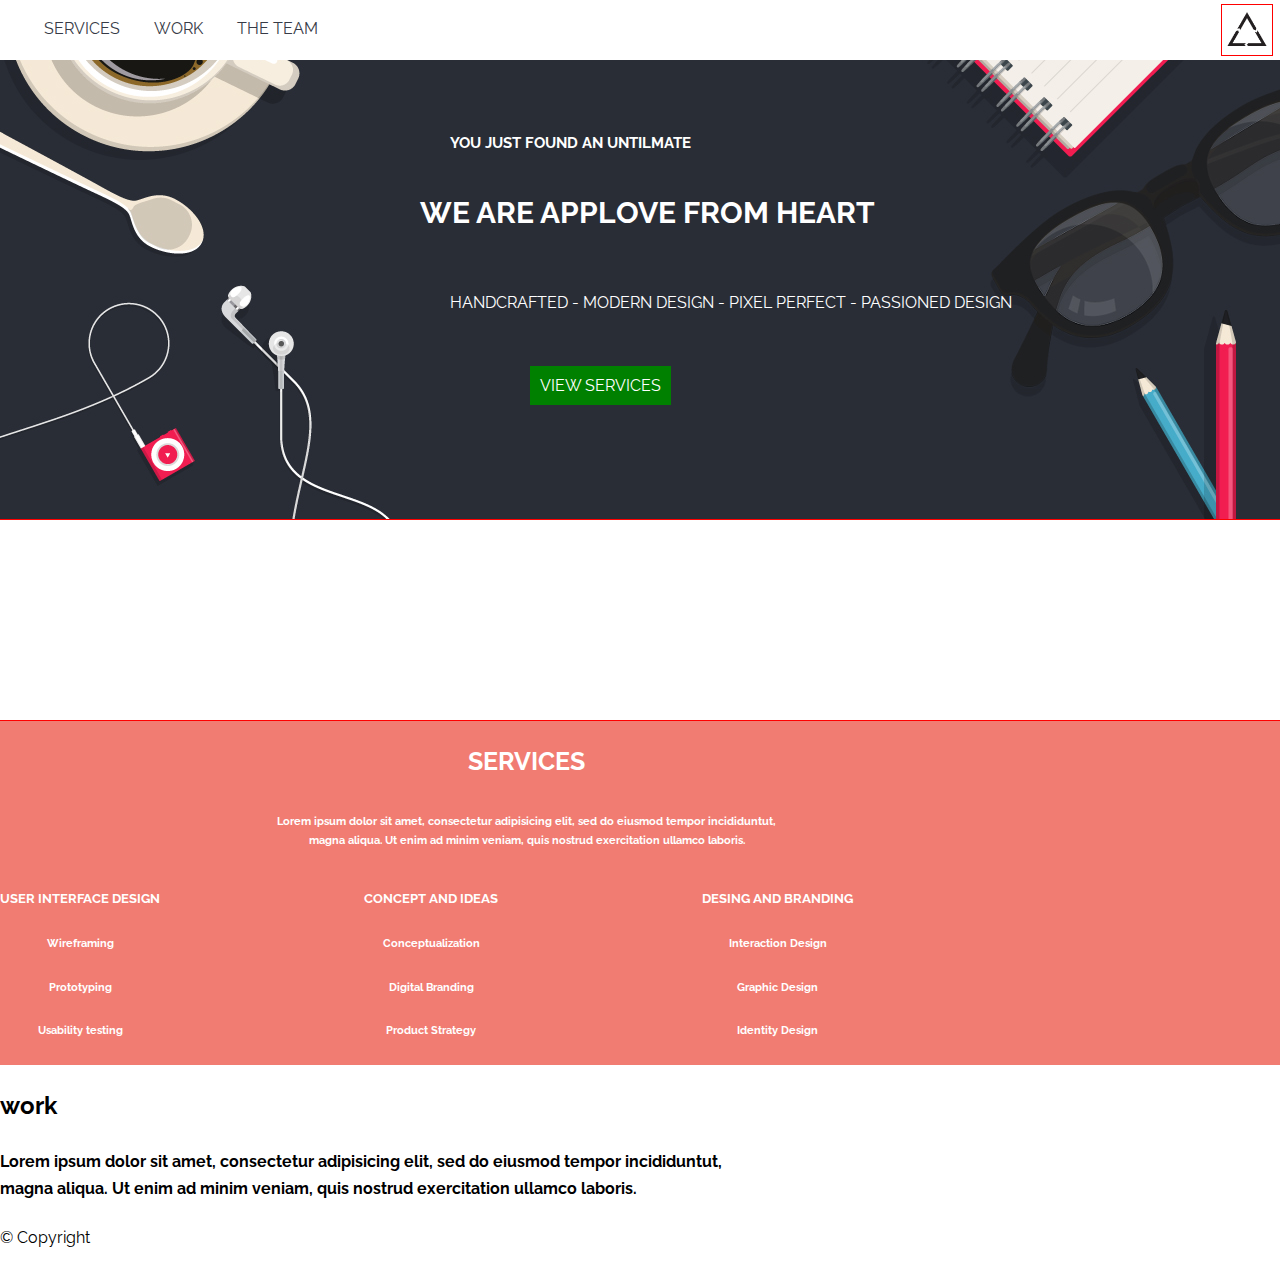
==== views/ejercicio2/applove.html @ d5bac82c "Ejercicios guiados de LMS en git pg" ====
<!DOCTYPE html>
<html lang="en">
  <head>
    <meta charset="UTF-8">
    <meta name="viewport" content="width=device-width, initial-scale=1.0">
    <meta http-equiv="X-UA-Compatible" content="ie=edge">
    <link rel="stylesheet" href="css/main.css">
    <link href="https://fonts.googleapis.com/css?family=Raleway" rel="stylesheet">
    <title>AppLove</title>
  </head>
  <body>
    <header>
      <nav class="container">
      <div class="text-uppercase">
        <a>Services</a>
        <a>Work</a>
        <a>The team</a>
        <img id="main_logo" src="assets/images/logo.png" width="50px" alt="">
      </div>
      </nav>
    </header>
    <section id="first_section" class="text-uppercase mb-0">
      <div>
        <img src="assets/images/bg-home.jpg" alt="">
        <h2>you just found an untilmate</h2>
        <h1>We are applove from heart</h1>
        <p>handcrafted - modern design - pixel perfect - passioned design</p>
        <a>View services</a>
      </div>
    </section>
    <section id="second_section">
      <div>
        <h2 class="text-uppercase">Services</h2>
        <h4 id="size">
          Lorem ipsum dolor sit amet, consectetur adipisicing elit, sed do eiusmod tempor incididuntut,<br>
          magna aliqua. Ut enim ad minim veniam, quis nostrud exercitation ullamco laboris.
        </h4>
        <div>
          <h5 class="text-uppercase">user interface design</h5>
          <h6>Wireframing</h6>
          <h6>Prototyping</h6>
          <h6>Usability testing</h6>
        </div>
        <div>
          <h5 class="text-uppercase">concept and ideas</h5>
          <h6>Conceptualization</h6>
          <h6>Digital Branding</h6>
          <h6>Product Strategy</h6>
        </div>
        <div>
          <h5 class="text-uppercase">desing and branding</h5>
          <h6>Interaction Design</h6>
          <h6>Graphic Design</h6>
          <h6>Identity Design</h6>
        </div>
      </div>
    </section>
    <section>
      <div>
        <h2>work</h2>
        <h4>
          Lorem ipsum dolor sit amet, consectetur adipisicing elit, sed do eiusmod tempor incididuntut,<br>
          magna aliqua. Ut enim ad minim veniam, quis nostrud exercitation ullamco laboris.
        </h4>
      </div>
    </section>
    <footer>
      <p>&#169; Copyright</p>
    </footer>
  </body>
</html>
---- views/ejercicio2/css/main.css ----
/*CLASES REUTILIZABLES*/
* {
  -webkit-box-sizing: border-box;
  -moz-box-sizing: border-box;
  box-sizing: border-box;
}

*:before, *:after {
  -webkit-box-sizing: border-box;
  -moz-box-sizing: border-box;
  box-sizing: border-box;
}

body {
  margin: 0 auto;
  font-size: 16px;
  line-height: 1.71429;
}

img {
  vertical-align: middle;
}

.container {
  width: 1200px;
  margin-right: auto;
  margin-left: auto;
  padding-left: 14px;
  padding-right: 14px;
}

.container:before, .container:after {
  content: " ";
  display: table;
}

*:before, *:after {
  -webkit-box-sizing: border-box;
  -moz-box-sizing: border-box;
  box-sizing: border-box;
}

.container:after {
  clear: both;
}

.mb-0 {
  margin-bottom: 0px;
}

.mt-0 {
  margin-top: 0px;
}

.m-0 {
  margin: 0px;
}

a {
  color: #373B47;
  text-decoration: none;
}

a:hover {
  color: #E95853;
}

.text-uppercase {
  text-transform: uppercase;
}

/*ESCRIBE TU CÓDIGO DESDE AQUÍ*/
a:hover {
  color: #E95853;
}

a {
  margin-left: 30px;
}

body {
  font-family: 'Raleway', sans-serif;
  font-size: 16px;
  line-height: 1.71429;
  margin: 0 auto;
}

img {
  outline: 1px solid red;
  vertical-align: middle;
}

nav {
  background: white;
  position: fixed;
  padding: 5px;
  top:0;
  width: 1400px;
  z-index: 1;
}

#first_section {
  outline: 1px solid red;
  position: relative;
  padding: 0px;
  width: 1300px;
}

#first_section a {
  background-color: green;
  color: white;
  left: 500px;
  padding: 10px;
  position: relative;
  top: -320px;
}

#first_section h1 {
  color: white;
  font-size: 30px;
  left: 420px;
  position: relative;
  top: -390px;
}

#first_section h2{
  color: white;
  font-size: 15px;
  left: 450px;
  position: relative;
  top: -400px;
}

#first_section p {
  color: white;
  left: 450px;
  position: relative;
  top: -360px;
}

#main_logo {
  margin-left: 900px;
}

#second_section {
  background-color: #f17c72;
  width: 1300px;
}

#second_section h2 {
  left: 400px;
  text-align: center;
  font-size: 25px;
}

#second_section h4 {
  color: white;
  font-size: 15px;
  margin-top: 30px;
  position: relative;
}

#second_section div {
  text-align: center;
  color: white;
  display: inline-block;
  margin-right: 200px;
}

#second_section #size {
  font-size: 11px;
}

.container {
  width: 1400px;
  margin-right: auto;
  margin-left: auto;
  padding-left: 14px;
  padding-right: 14px;
}

.mb-0 {
  margin-bottom: 0px;
}

.text-uppercase {
  text-transform: uppercase;
}
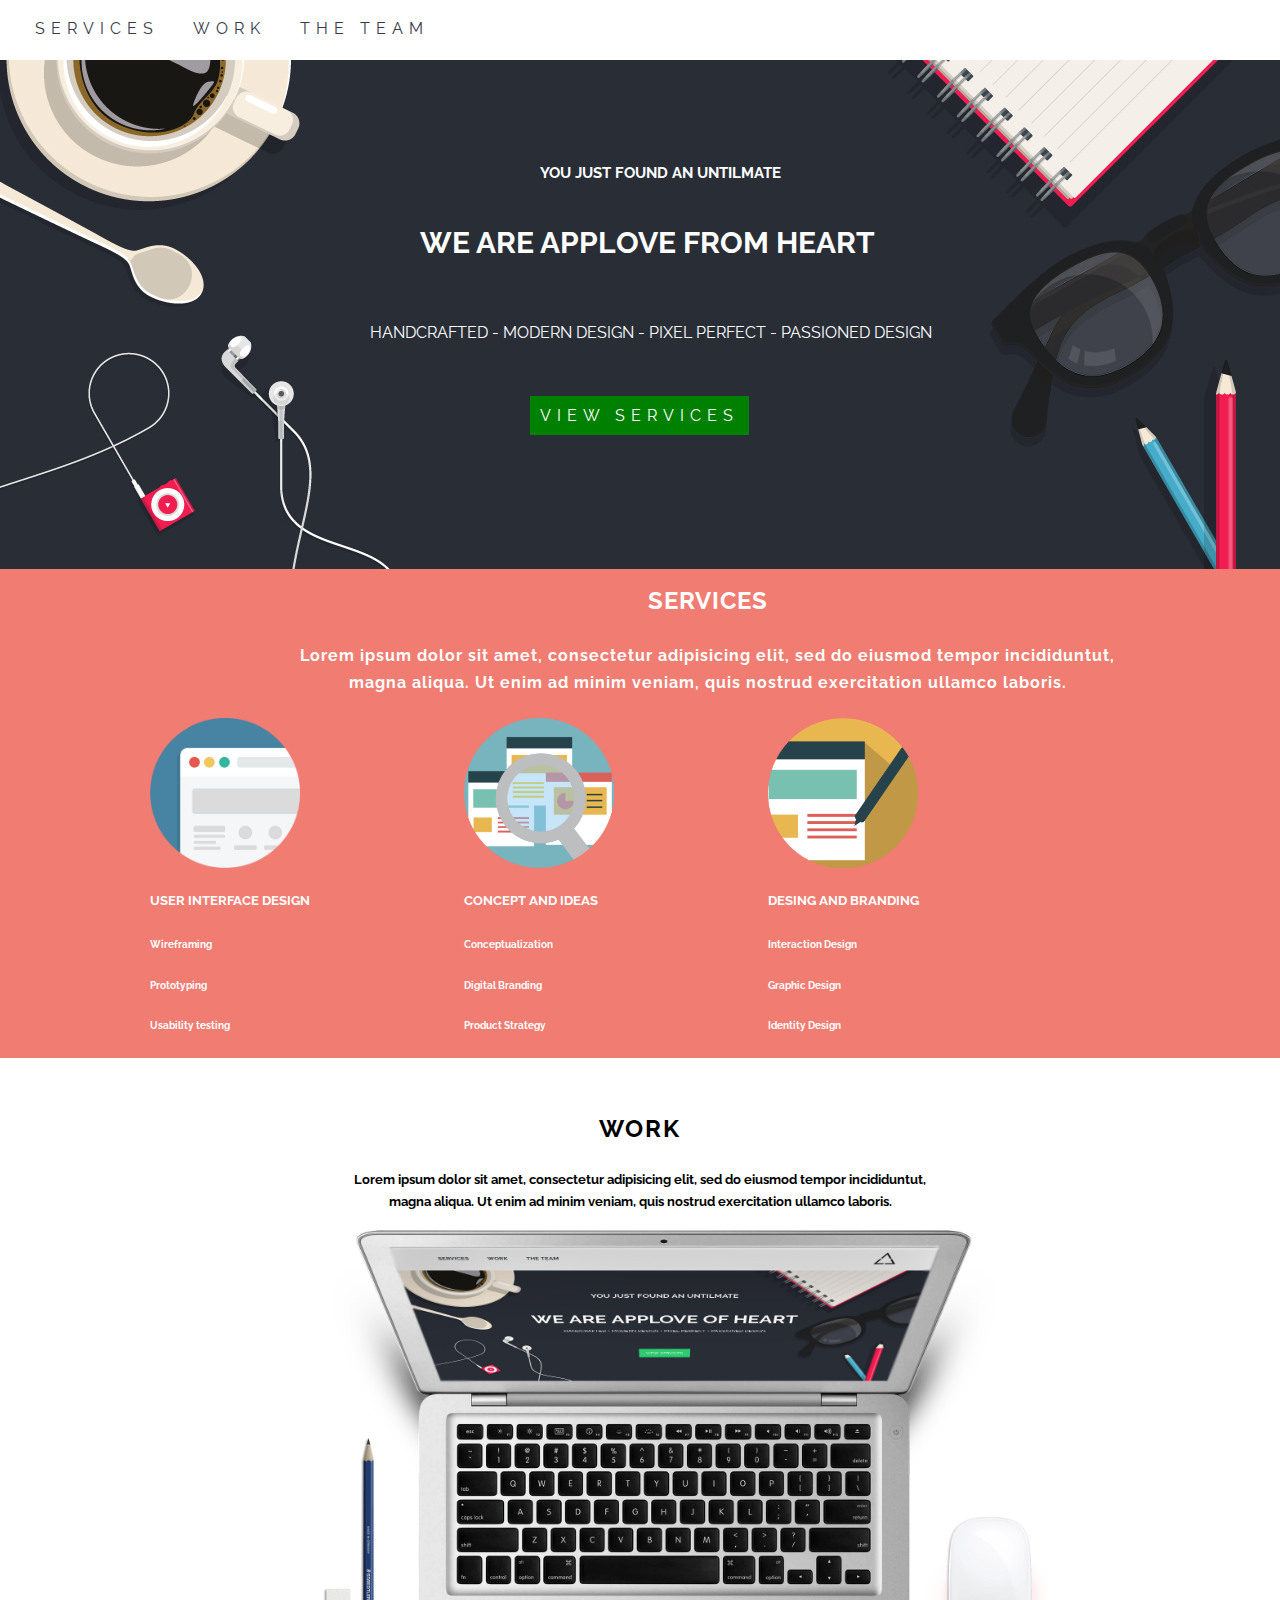
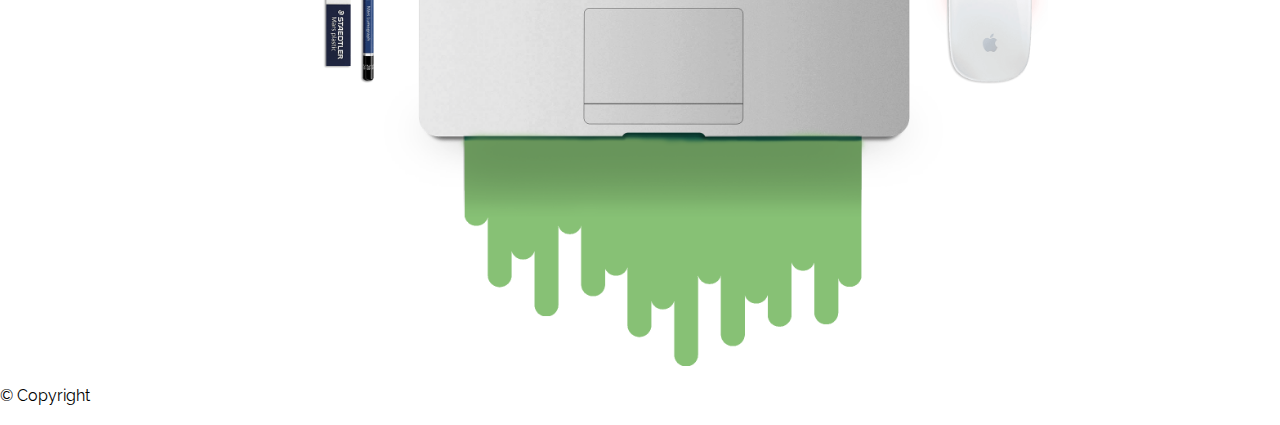
==== commit cfecc7fe: "Arreglando la sección 2" ====
--- a/views/ejercicio2/applove.html
+++ b/views/ejercicio2/applove.html
@@ -10,7 +10,7 @@
   </head>
   <body>
     <header>
-      <nav class="container">
+      <nav>
       <div class="text-uppercase">
         <a>Services</a>
         <a>Work</a>
@@ -19,35 +19,42 @@
       </div>
       </nav>
     </header>
-    <section id="first_section" class="text-uppercase mb-0">
+
+    <section id="first_section" class="text-uppercase">
+      <img id="main_image" src="assets/images/bg-home.jpg" alt="home">
       <div>
-        <img src="assets/images/bg-home.jpg" alt="">
         <h2>you just found an untilmate</h2>
         <h1>We are applove from heart</h1>
         <p>handcrafted - modern design - pixel perfect - passioned design</p>
         <a>View services</a>
       </div>
     </section>
+
     <section id="second_section">
       <div>
-        <h2 class="text-uppercase">Services</h2>
-        <h4 id="size">
-          Lorem ipsum dolor sit amet, consectetur adipisicing elit, sed do eiusmod tempor incididuntut,<br>
-          magna aliqua. Ut enim ad minim veniam, quis nostrud exercitation ullamco laboris.
-        </h4>
-        <div>
+        <div id="size">
+          <h2 class="text-uppercase">Services</h2>
+          <h4>
+            Lorem ipsum dolor sit amet, consectetur adipisicing elit, sed do eiusmod tempor incididuntut,<br>
+            magna aliqua. Ut enim ad minim veniam, quis nostrud exercitation ullamco laboris.
+          </h4>
+        </div>
+        <div class="fit">
+          <img src="assets/images/services-1.png" width="150px" alt="">
           <h5 class="text-uppercase">user interface design</h5>
           <h6>Wireframing</h6>
           <h6>Prototyping</h6>
           <h6>Usability testing</h6>
         </div>
-        <div>
+        <div class="fit">
+          <img src="assets/images/services-2.png" width="150px" alt="">
           <h5 class="text-uppercase">concept and ideas</h5>
           <h6>Conceptualization</h6>
           <h6>Digital Branding</h6>
           <h6>Product Strategy</h6>
         </div>
-        <div>
+        <div class="fit">
+          <img src="assets/images/services-3.png" width="150px" alt="">
           <h5 class="text-uppercase">desing and branding</h5>
           <h6>Interaction Design</h6>
           <h6>Graphic Design</h6>
@@ -55,15 +62,18 @@
         </div>
       </div>
     </section>
-    <section>
+
+    <section id="third_section">
       <div>
-        <h2>work</h2>
+        <h2 class="text-uppercase">work</h2>
         <h4>
           Lorem ipsum dolor sit amet, consectetur adipisicing elit, sed do eiusmod tempor incididuntut,<br>
           magna aliqua. Ut enim ad minim veniam, quis nostrud exercitation ullamco laboris.
         </h4>
+        <img src="assets/images/hero.png" width="60%"alt="">
       </div>
     </section>
+
     <footer>
       <p>&#169; Copyright</p>
     </footer>
--- a/views/ejercicio2/css/main.css
+++ b/views/ejercicio2/css/main.css
@@ -76,6 +76,7 @@
 
 a {
   margin-left: 30px;
+  letter-spacing: 6px;
 }
 
 body {
@@ -85,9 +86,9 @@
   margin: 0 auto;
 }
 
-img {
-  outline: 1px solid red;
+#main_image {
   vertical-align: middle;
+  margin-bottom: -220px;
 }
 
 nav {
@@ -100,10 +101,9 @@
 }
 
 #first_section {
-  outline: 1px solid red;
-  position: relative;
-  padding: 0px;
-  width: 1300px;
+  margin-right: -100px;
+  margin-top: 50px;
+  margin-bottom: -10px;
 }
 
 #first_section a {
@@ -112,7 +112,7 @@
   left: 500px;
   padding: 10px;
   position: relative;
-  top: -320px;
+  top: -120px;
 }
 
 #first_section h1 {
@@ -120,22 +120,22 @@
   font-size: 30px;
   left: 420px;
   position: relative;
-  top: -390px;
+  top: -190px;
 }
 
 #first_section h2{
   color: white;
   font-size: 15px;
-  left: 450px;
-  position: relative;
-  top: -400px;
+  left: 540px;
+  position: relative;
+  top: -200px;
 }
 
 #first_section p {
   color: white;
-  left: 450px;
-  position: relative;
-  top: -360px;
+  left: 370px;
+  position: relative;
+  top: -160px;
 }
 
 #main_logo {
@@ -147,28 +147,45 @@
   width: 1300px;
 }
 
-#second_section h2 {
-  left: 400px;
+#second_section .fit {
+  background-color: #f17c72;
+  display: inline-block;
+  margin-left: 150px;
+  position: relative;
+}
+
+#second_section h5 {
+  color: white;
+}
+
+#second_section h6 {
+  color: white;
+  font-size: 10px;
+}
+
+#second_section #size {
+  color: white;
+  display: inline-block;
+  margin-left: 300px;
+  margin-right: 180px;
+  margin-top: 20px;
+  letter-spacing: 1px;
   text-align: center;
-  font-size: 25px;
-}
-
-#second_section h4 {
-  color: white;
-  font-size: 15px;
-  margin-top: 30px;
-  position: relative;
-}
-
-#second_section div {
+}
+
+#third_section div h2{
+  letter-spacing: 2px;
+  margin-top: 50px;
   text-align: center;
-  color: white;
-  display: inline-block;
-  margin-right: 200px;
-}
-
-#second_section #size {
-  font-size: 11px;
+}
+
+#third_section div h4 {
+  font-size: 13px;
+  text-align: center;
+}
+
+#third_section img {
+  margin-left: 280px;
 }
 
 .container {
@@ -179,10 +196,6 @@
   padding-right: 14px;
 }
 
-.mb-0 {
-  margin-bottom: 0px;
-}
-
 .text-uppercase {
   text-transform: uppercase;
 }
